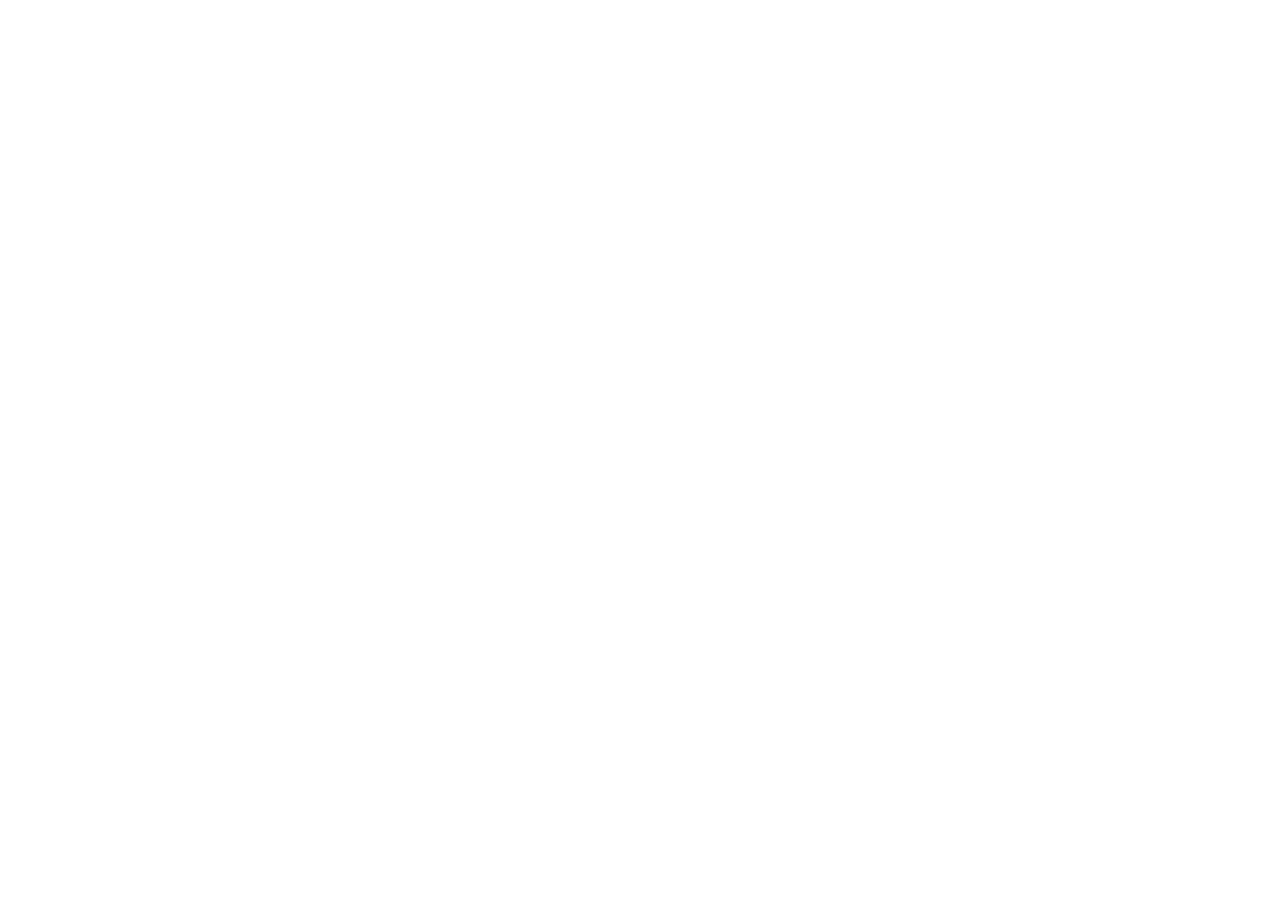
==== index.html @ 399d1ebe "Login(2)" ====
<!DOCTYPE html>
<html lang="en">
<head>
    <meta charset="UTF-8">
    <meta http-equiv="X-UA-Compatible" content="IE=edge">
    <meta name="viewport" content="width=device-width, initial-scale=1.0">
    <link rel="stylesheet" href="style2.css" />
    <title>Momentum App</title>
</head>
<body>
    <form id="login-form" class="hidden">
        <input type="text" required maxlength="15" placeholder="What is your name?" />
        <input type="submit" value="Log In" />
    </form>
    <h1 id="greeting" class="hidden"></h1>
    <script src="app.js"></script>
</body>
</html>
---- style2.css ----
.hidden{
    display: none;
}
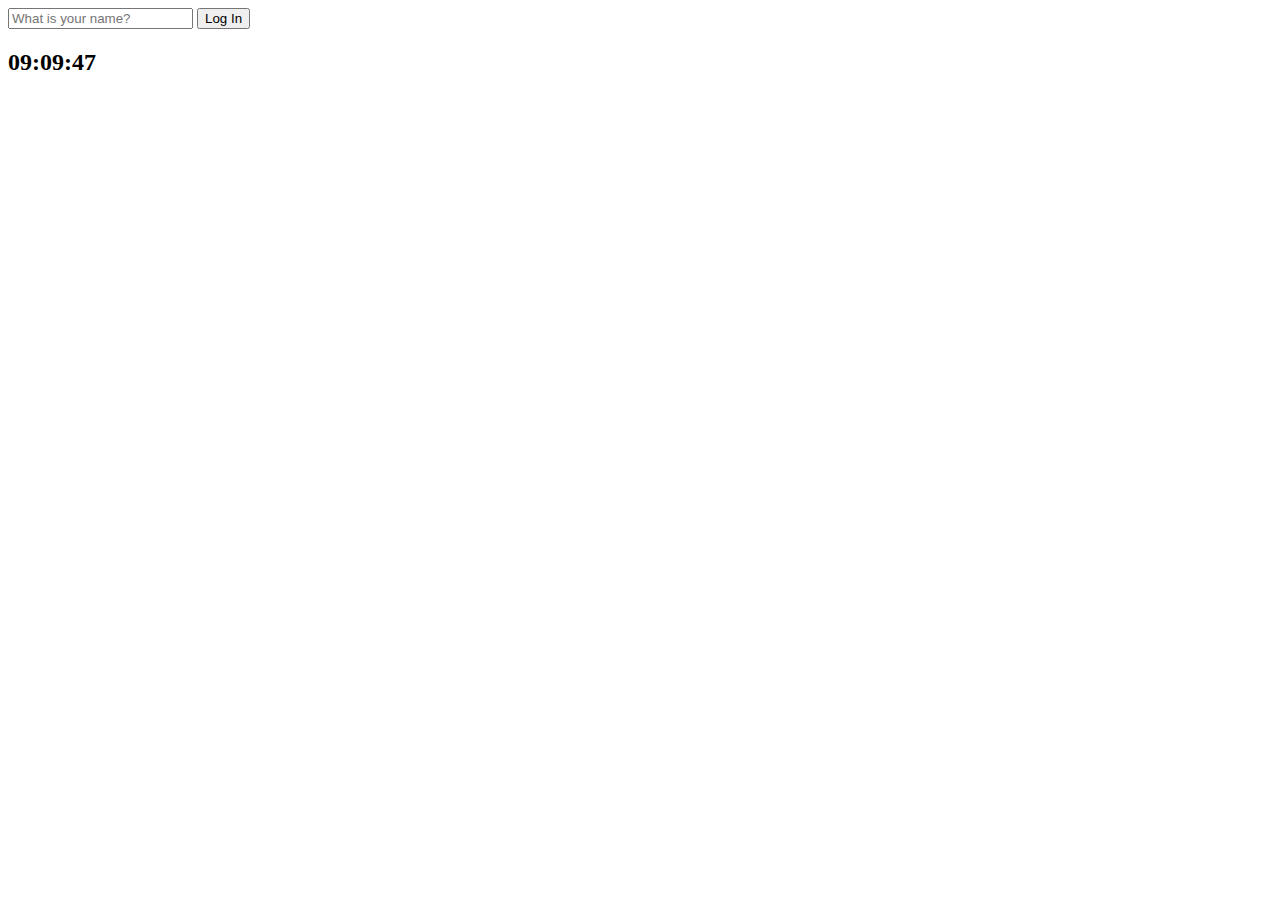
==== commit d663504d: "시계 추가" ====
--- a/index.html
+++ b/index.html
@@ -13,6 +13,8 @@
         <input type="submit" value="Log In" />
     </form>
     <h1 id="greeting" class="hidden"></h1>
-    <script src="app.js"></script>
+    <h2 id="clock">00:00:00</h2>
+    <script src="js/greetings.js"></script>
+    <script src="js/clock.js"></script>
 </body>
 </html>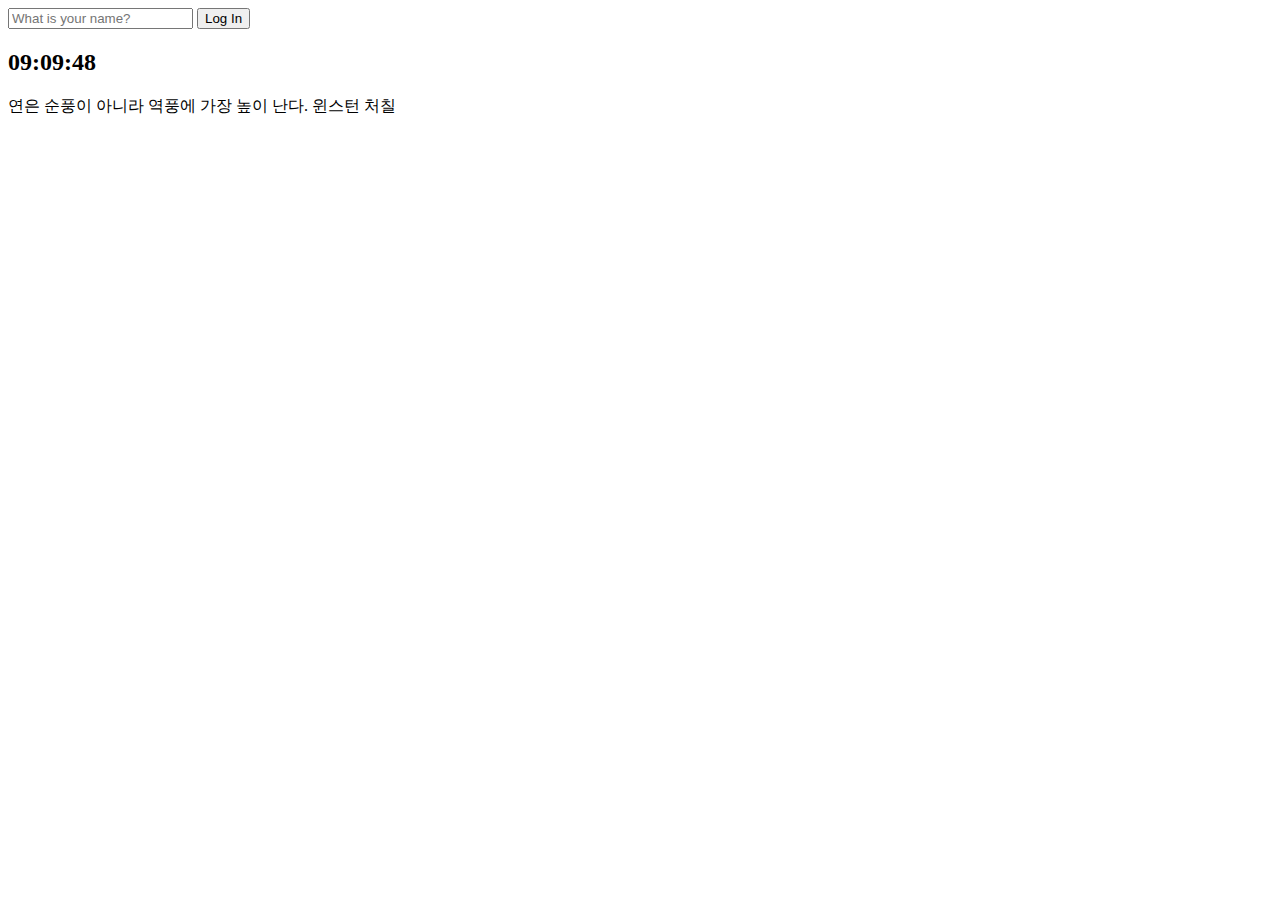
==== commit f808da62: "momentum 명언 추가" ====
--- a/index.html
+++ b/index.html
@@ -12,9 +12,18 @@
         <input type="text" required maxlength="15" placeholder="What is your name?" />
         <input type="submit" value="Log In" />
     </form>
+    <h2 id="clock">00:00:00</h2>
+
     <h1 id="greeting" class="hidden"></h1>
-    <h2 id="clock">00:00:00</h2>
+
+    <div id="quote">
+        <span></span>
+        <span></span>
+    </div>
+
     <script src="js/greetings.js"></script>
     <script src="js/clock.js"></script>
+    <script src="js/quotes.js"></script>
+    <script src="js/background.js"></script>
 </body>
 </html>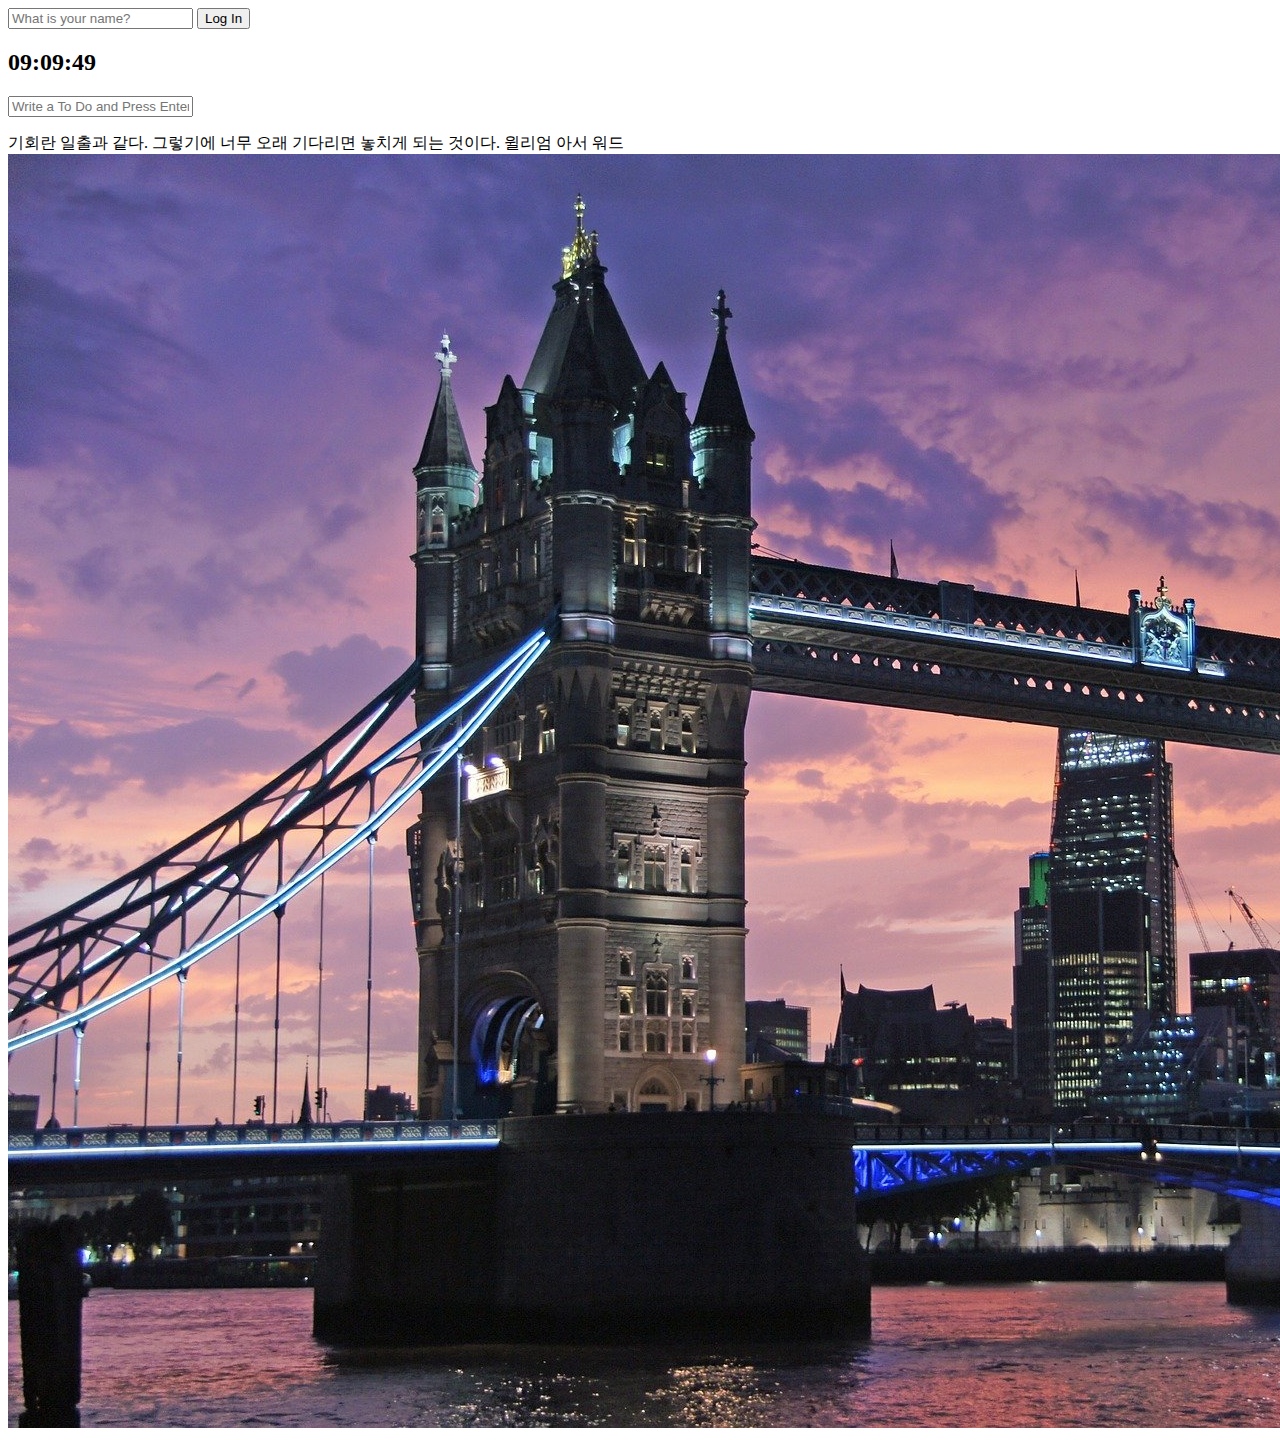
==== commit 0d1958a7: "todo-list 추가" ====
--- a/index.html
+++ b/index.html
@@ -15,7 +15,10 @@
     <h2 id="clock">00:00:00</h2>
 
     <h1 id="greeting" class="hidden"></h1>
-
+    <form id="todo-form">
+        <input type="text" placeholder="Write a To Do and Press Enter" required/ >
+    </form>
+    <ul id="todo-list"></ul>
     <div id="quote">
         <span></span>
         <span></span>
@@ -25,5 +28,6 @@
     <script src="js/clock.js"></script>
     <script src="js/quotes.js"></script>
     <script src="js/background.js"></script>
+    <script src="js/todo.js"></script>
 </body>
 </html>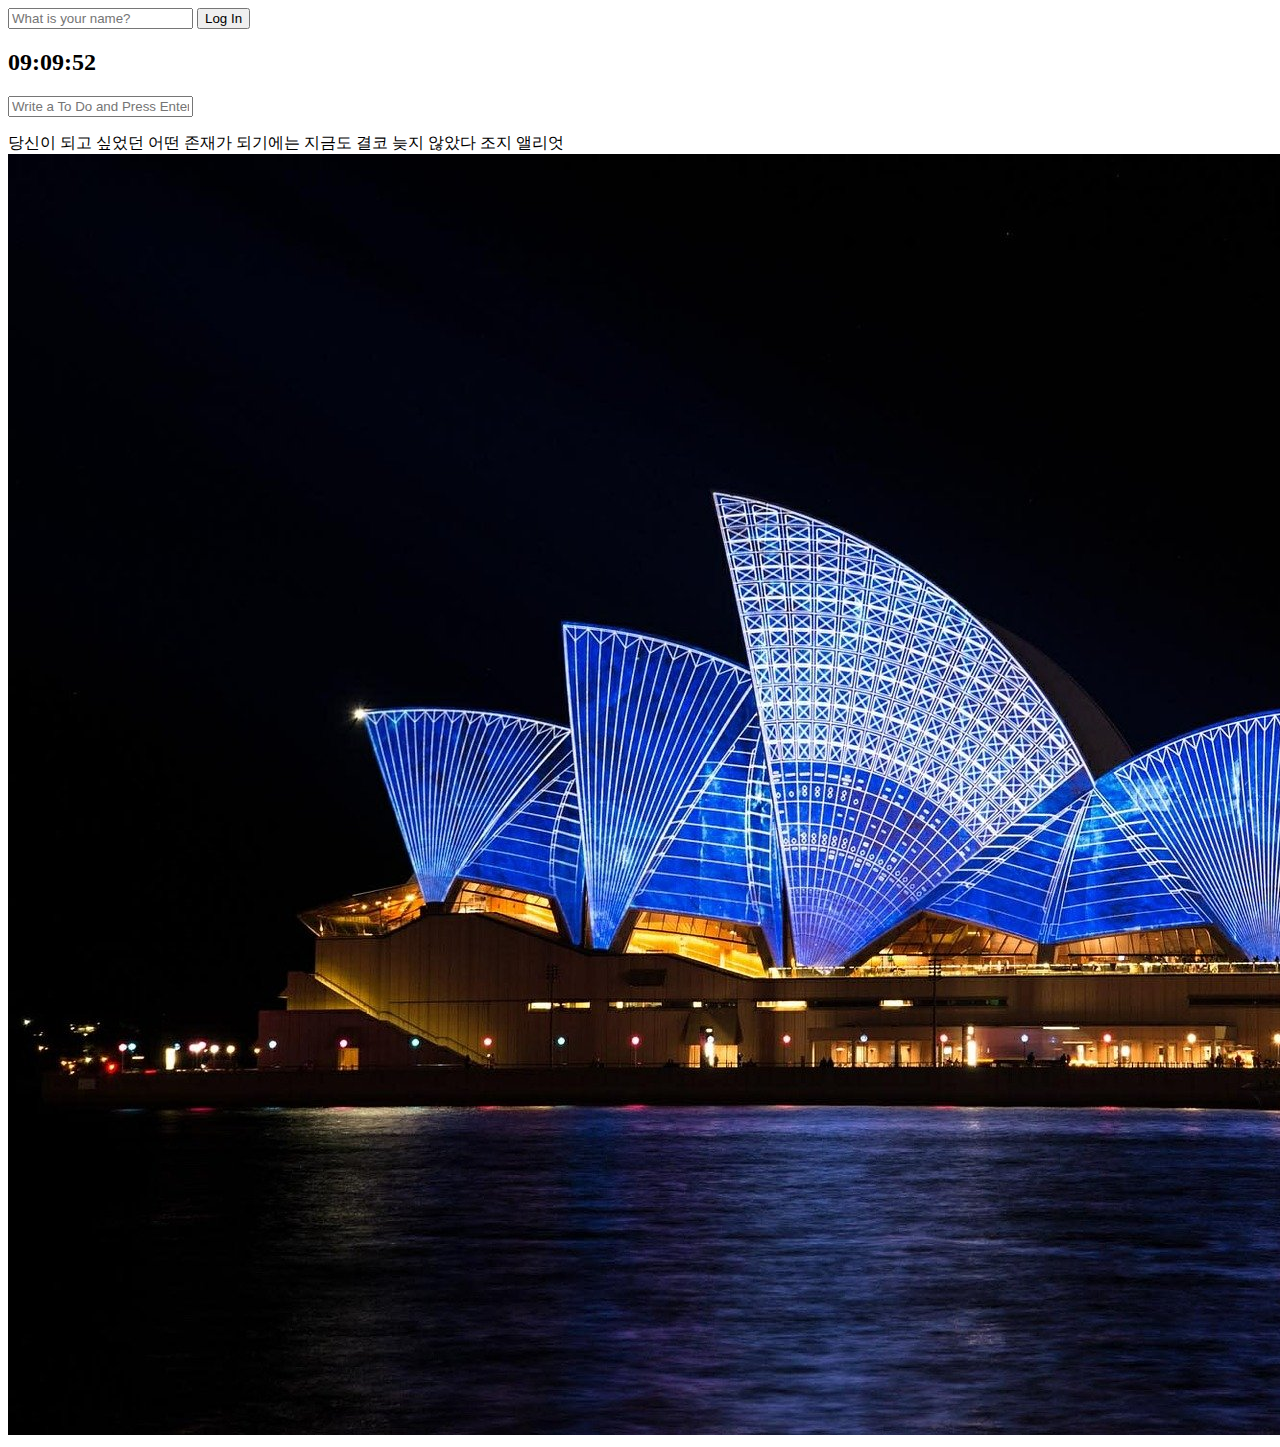
==== commit 36f619d5: "saved ToDos last" ====
--- a/index.html
+++ b/index.html
@@ -29,5 +29,6 @@
     <script src="js/quotes.js"></script>
     <script src="js/background.js"></script>
     <script src="js/todo.js"></script>
+    <script src="js/weather.js"></script>
 </body>
 </html>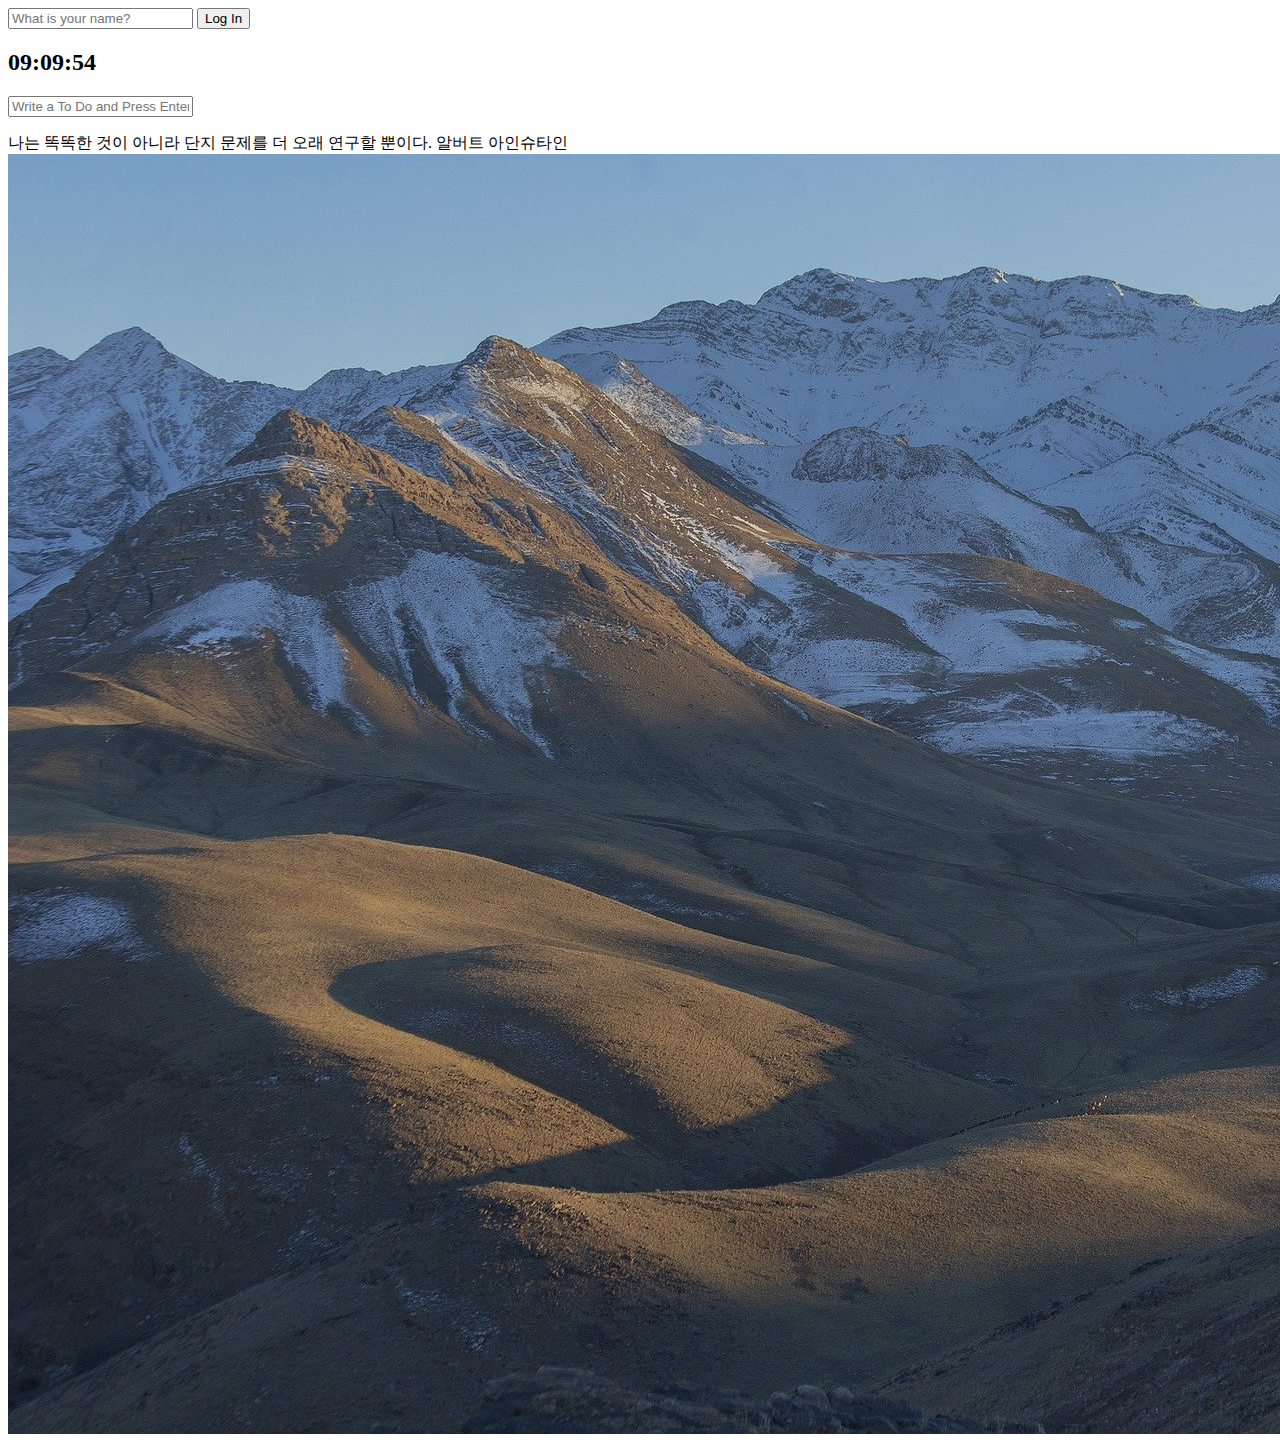
==== commit 0f5f1955: "날씨 API 적용" ====
--- a/index.html
+++ b/index.html
@@ -23,7 +23,10 @@
         <span></span>
         <span></span>
     </div>
-
+    <div id="weather">
+        <span></span>
+        <span></span>
+    </div>
     <script src="js/greetings.js"></script>
     <script src="js/clock.js"></script>
     <script src="js/quotes.js"></script>
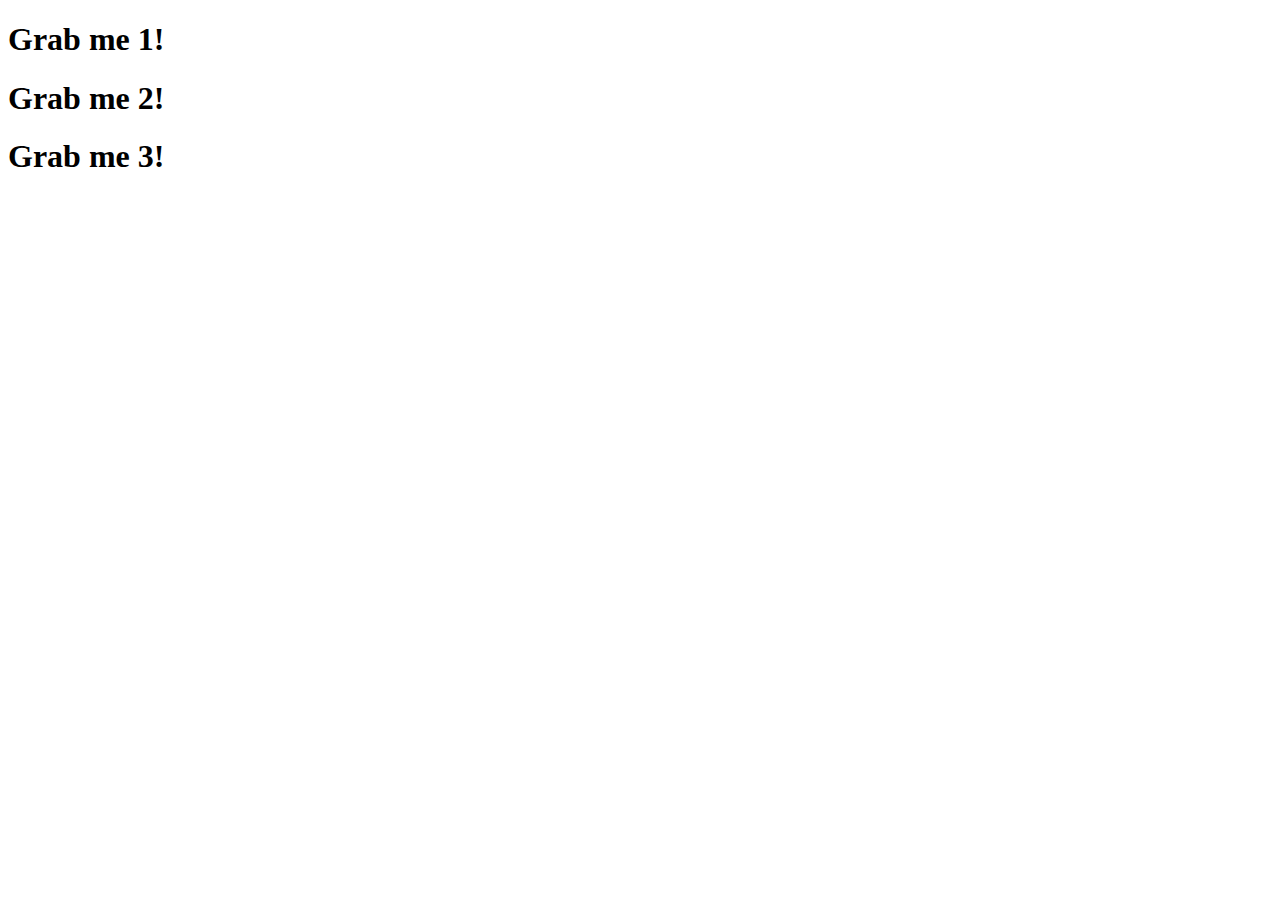
==== commit 844127a5: "알고리즘문제 풀이" ====
--- a/index.html
+++ b/index.html
@@ -4,34 +4,19 @@
     <meta charset="UTF-8">
     <meta http-equiv="X-UA-Compatible" content="IE=edge">
     <meta name="viewport" content="width=device-width, initial-scale=1.0">
-    <link rel="stylesheet" href="style2.css" />
-    <title>Momentum App</title>
+    <title>Document</title>
 </head>
 <body>
-    <form id="login-form" class="hidden">
-        <input type="text" required maxlength="15" placeholder="What is your name?" />
-        <input type="submit" value="Log In" />
-    </form>
-    <h2 id="clock">00:00:00</h2>
+    <div class = "hello">
+        <h1>Grab me 1!</h1>
+    </div>
+    <div class = "hello">
+        <h1>Grab me 2!</h1>
+    </div>
+    <div class = "hello">
+        <h1>Grab me 3!</h1>
+    </div>
+    <script src="app.js"></script>
+</body>
+</html>
 
-    <h1 id="greeting" class="hidden"></h1>
-    <form id="todo-form">
-        <input type="text" placeholder="Write a To Do and Press Enter" required/ >
-    </form>
-    <ul id="todo-list"></ul>
-    <div id="quote">
-        <span></span>
-        <span></span>
-    </div>
-    <div id="weather">
-        <span></span>
-        <span></span>
-    </div>
-    <script src="js/greetings.js"></script>
-    <script src="js/clock.js"></script>
-    <script src="js/quotes.js"></script>
-    <script src="js/background.js"></script>
-    <script src="js/todo.js"></script>
-    <script src="js/weather.js"></script>
-</body>
-</html>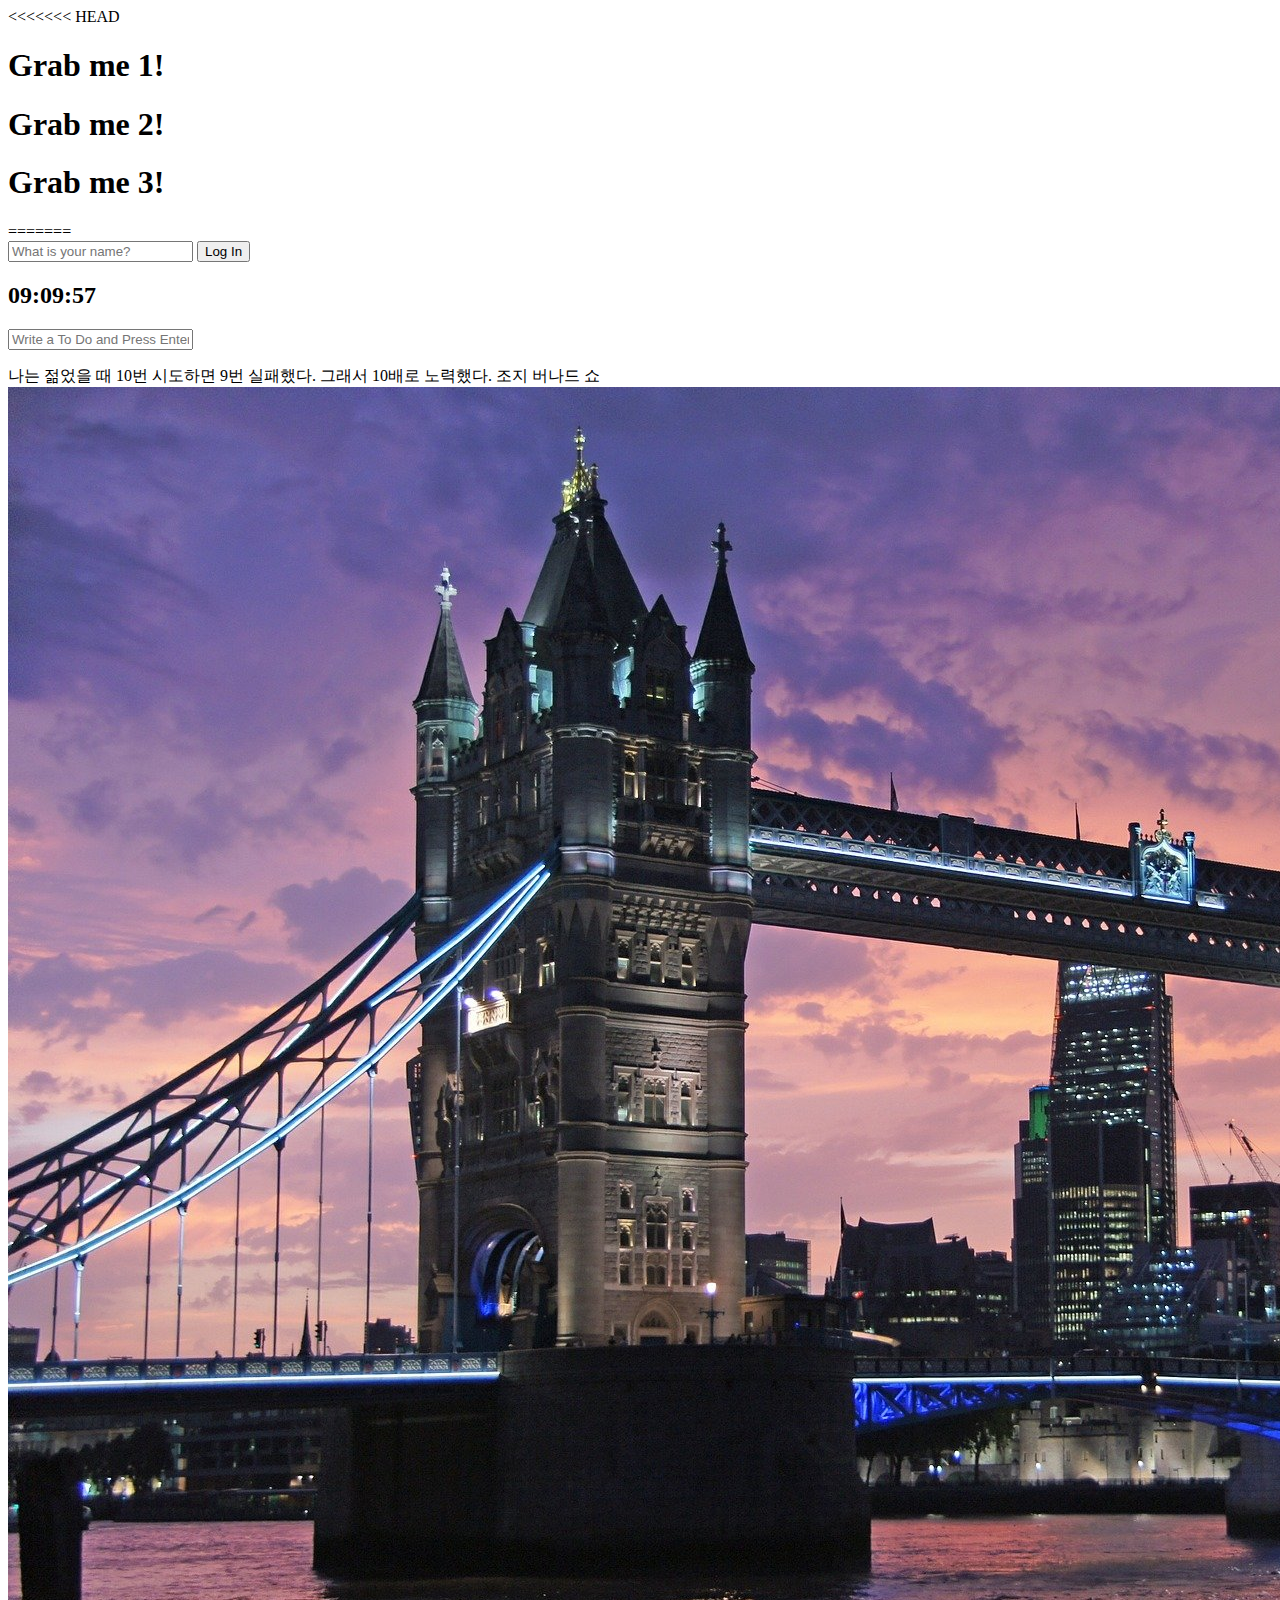
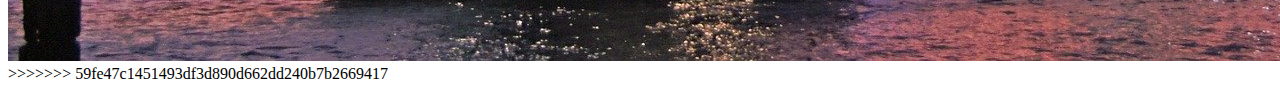
==== commit 9725fc6d: "알고리즘 문제 풀이" ====
--- a/index.html
+++ b/index.html
@@ -4,6 +4,7 @@
     <meta charset="UTF-8">
     <meta http-equiv="X-UA-Compatible" content="IE=edge">
     <meta name="viewport" content="width=device-width, initial-scale=1.0">
+<<<<<<< HEAD
     <title>Document</title>
 </head>
 <body>
@@ -20,3 +21,36 @@
 </body>
 </html>
 
+=======
+    <link rel="stylesheet" href="style2.css" />
+    <title>Momentum App</title>
+</head>
+<body>
+    <form id="login-form" class="hidden">
+        <input type="text" required maxlength="15" placeholder="What is your name?" />
+        <input type="submit" value="Log In" />
+    </form>
+    <h2 id="clock">00:00:00</h2>
+
+    <h1 id="greeting" class="hidden"></h1>
+    <form id="todo-form">
+        <input type="text" placeholder="Write a To Do and Press Enter" required/ >
+    </form>
+    <ul id="todo-list"></ul>
+    <div id="quote">
+        <span></span>
+        <span></span>
+    </div>
+    <div id="weather">
+        <span></span>
+        <span></span>
+    </div>
+    <script src="js/greetings.js"></script>
+    <script src="js/clock.js"></script>
+    <script src="js/quotes.js"></script>
+    <script src="js/background.js"></script>
+    <script src="js/todo.js"></script>
+    <script src="js/weather.js"></script>
+</body>
+</html>
+>>>>>>> 59fe47c1451493df3d890d662dd240b7b2669417
--- a/style2.css
+++ b/style2.css
@@ -0,0 +1,3 @@
+.hidden{
+    display: none;
+}